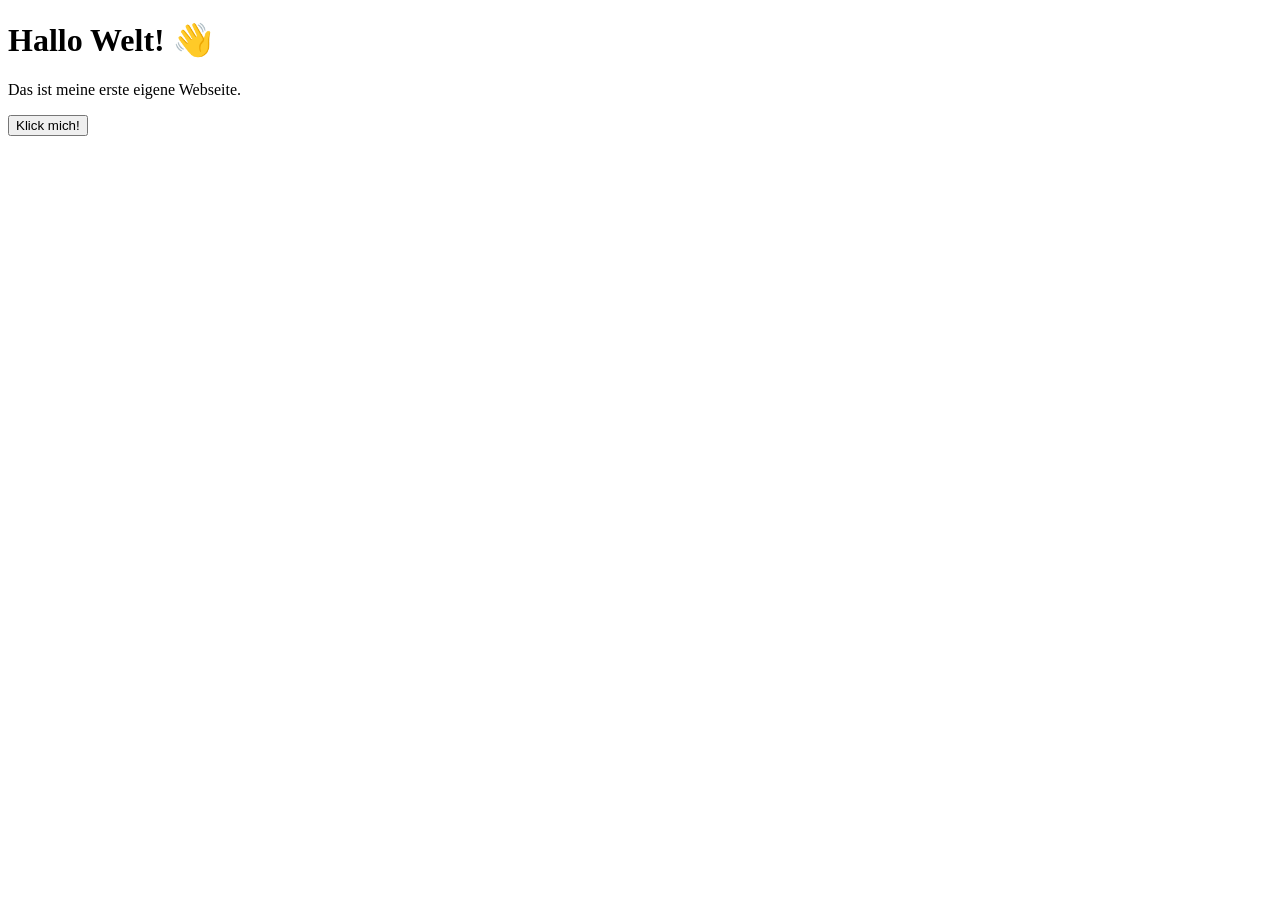
==== index.html @ e96e82e2 "Add initial HTML structure for the webpage" ====
<!DOCTYPE html>
<html lang="de">
<head>
    <meta charset="UTF-8">
    <meta name="viewport" content="width=device-width, initial-scale=1.0">
    <title>Meine erste Webseite</title>
</head>

<body>
    <h1>Hallo Welt! 👋</h1>

    <p>Das ist meine erste eigene Webseite.</p>

    <button onclick="alert('Du hast geklickt!')">
        Klick mich!
    </button>
</body>
</html>
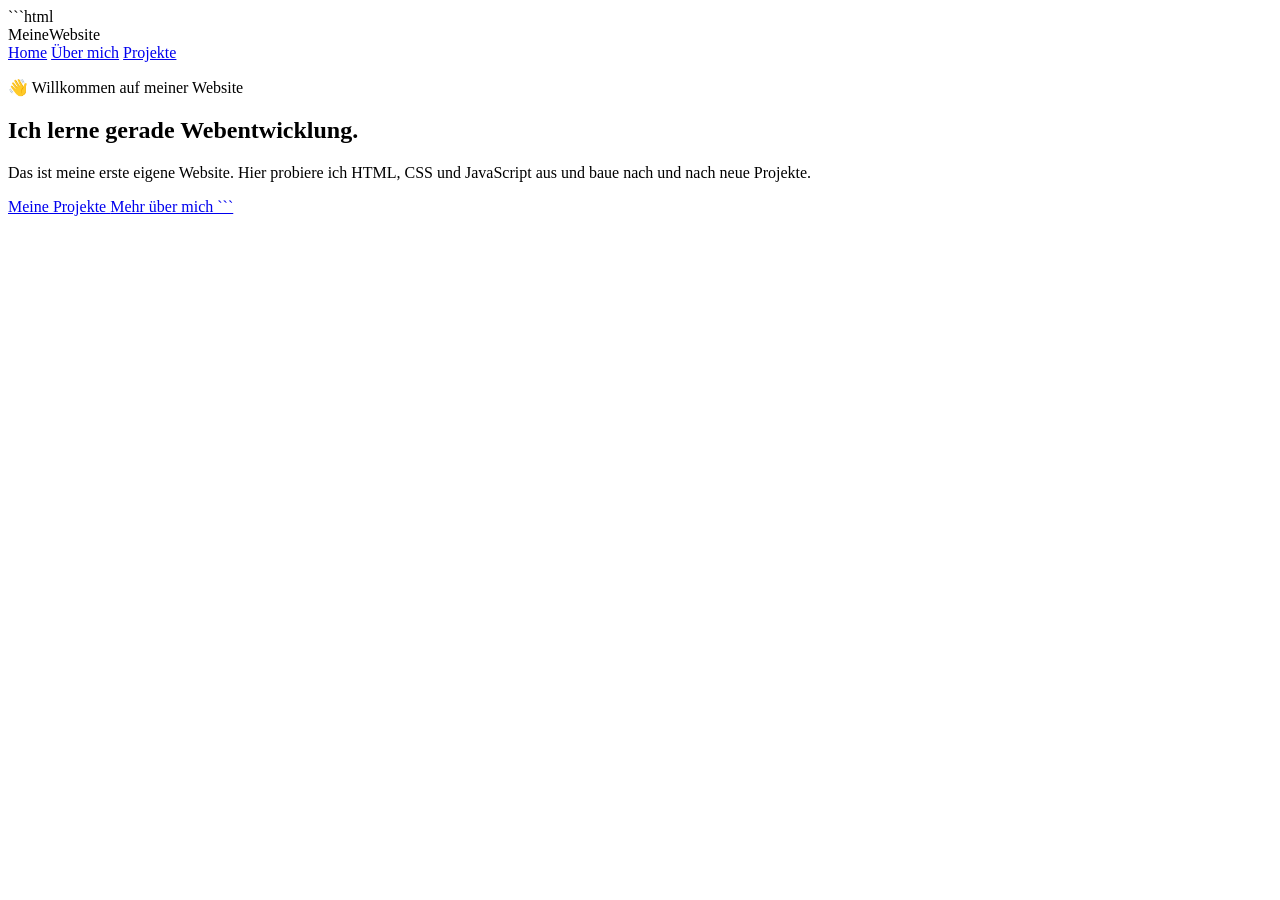
==== commit fa8b653d: "Modify title and enhance navigation structure Updated the title and added navigation links to the we" ====
--- a/index.html
+++ b/index.html
@@ -1,18 +1,53 @@
+```html
 <!DOCTYPE html>
 <html lang="de">
+
 <head>
     <meta charset="UTF-8">
     <meta name="viewport" content="width=device-width, initial-scale=1.0">
-    <title>Meine erste Webseite</title>
+
+    <title>Meine Website</title>
+
+    <link rel="stylesheet" href="style.css">
 </head>
 
 <body>
-    <h1>Hallo Welt! 👋</h1>
 
-    <p>Das ist meine erste eigene Webseite.</p>
+    <!-- Navigation -->
+    <nav>
+        <div class="logo">MeineWebsite</div>
 
-    <button onclick="alert('Du hast geklickt!')">
-        Klick mich!
-    </button>
-</body>
-</html>
+        <div class="nav-links">
+            <a href="#home">Home</a>
+            <a href="#ueber-mich">Über mich</a>
+            <a href="#projekte">Projekte</a>
+        </div>
+    </nav>
+
+
+    <!-- Startbereich -->
+    <section id="home" class="hero">
+
+        <div class="hero-text">
+
+            <p class="kleiner-text">👋 Willkommen auf meiner Website</p>
+
+            <h1>
+                Ich lerne gerade
+                <span>Webentwicklung.</span>
+            </h1>
+
+            <p class="beschreibung">
+                Das ist meine erste eigene Website.
+                Hier probiere ich HTML, CSS und JavaScript aus
+                und baue nach und nach neue Projekte.
+            </p>
+
+            <div class="buttons">
+                <a href="#projekte" class="button">
+                    Meine Projekte
+                </a>
+
+                <a href="#ueber-mich" class="button secondary">
+                    Mehr über mich
+```
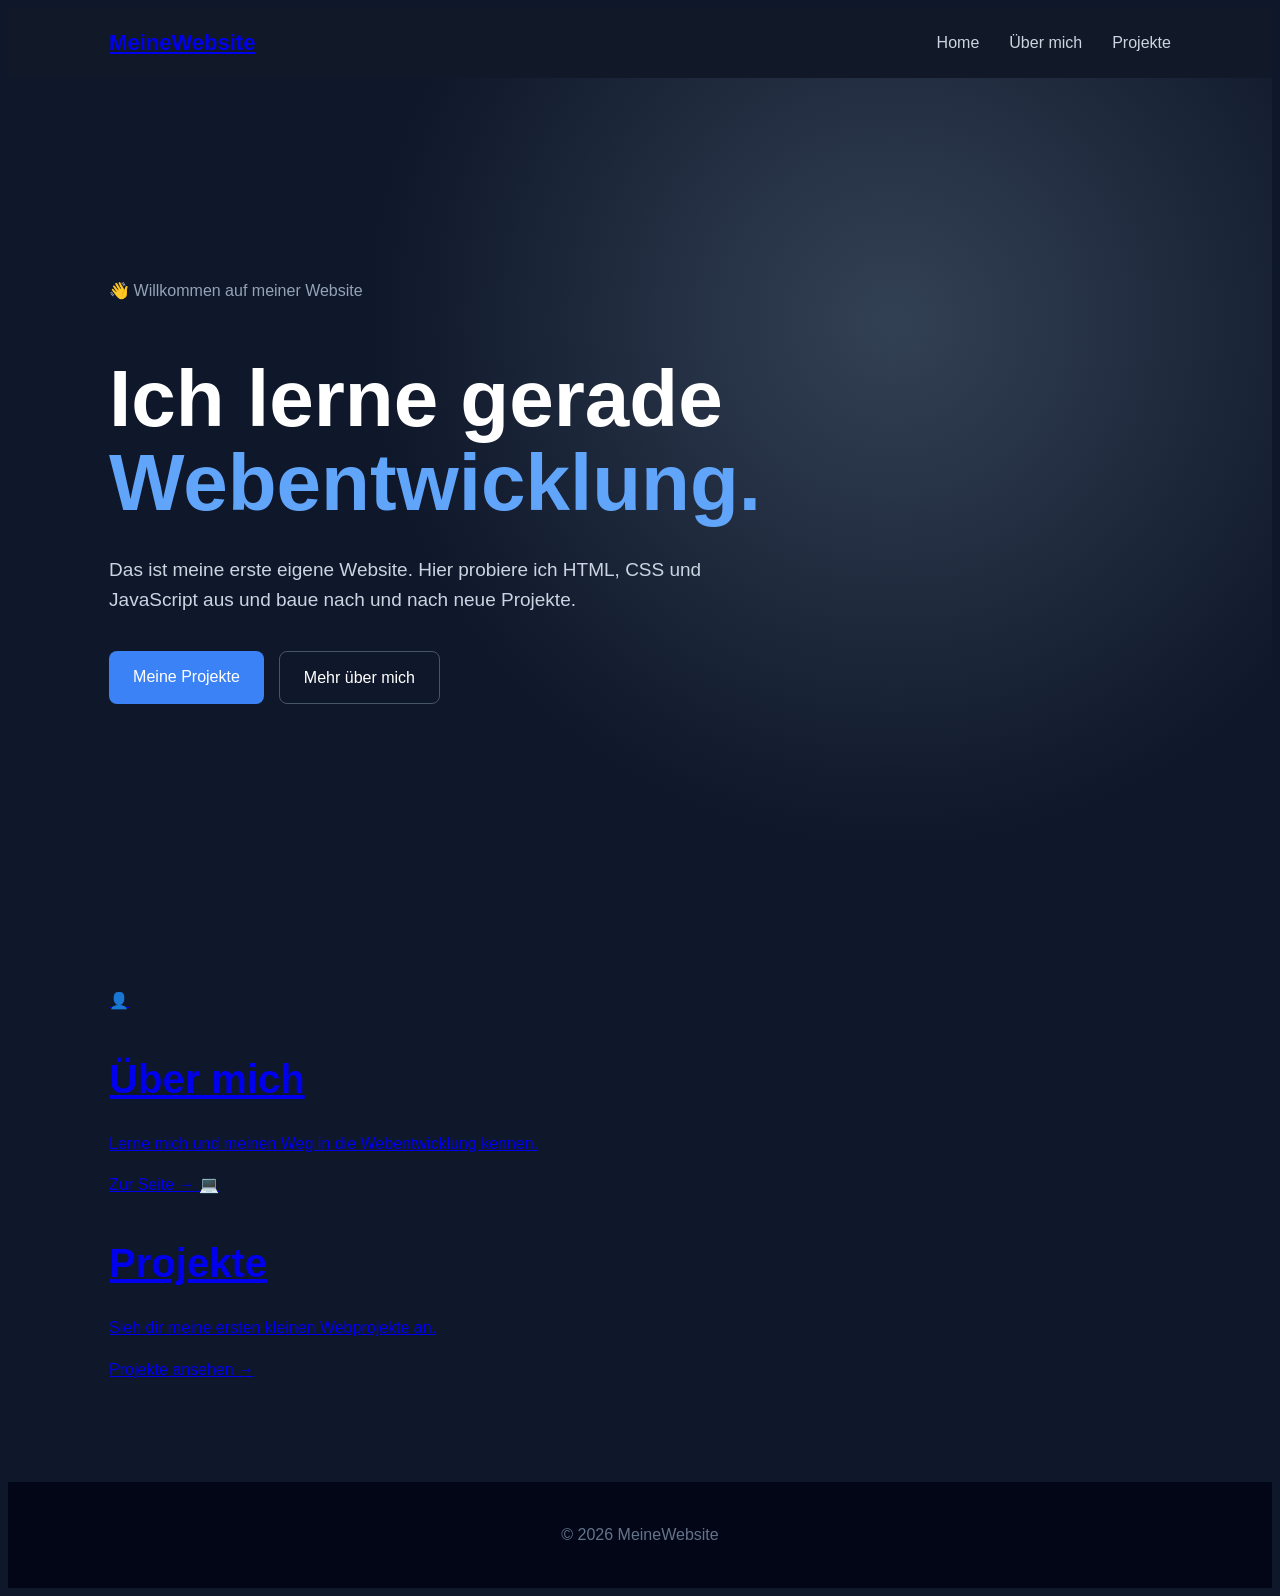
==== commit d44a238e: "Neue Navigation mit Unterseiten vorbereiten Updated the navigation structure and improved the main c" ====
--- a/index.html
+++ b/index.html
@@ -1,53 +1,45 @@
-```html
 <!DOCTYPE html>
 <html lang="de">
-
 <head>
-    <meta charset="UTF-8">
-    <meta name="viewport" content="width=device-width, initial-scale=1.0">
-
-    <title>Meine Website</title>
-
-    <link rel="stylesheet" href="style.css">
+  <meta charset="UTF-8">
+  <meta name="viewport" content="width=device-width, initial-scale=1.0">
+  <title>Meine Website | Startseite</title>
+  <link rel="stylesheet" href="style.css">
 </head>
-
 <body>
-
-    <!-- Navigation -->
-    <nav>
-        <div class="logo">MeineWebsite</div>
-
-        <div class="nav-links">
-            <a href="#home">Home</a>
-            <a href="#ueber-mich">Über mich</a>
-            <a href="#projekte">Projekte</a>
-        </div>
-    </nav>
-
-
-    <!-- Startbereich -->
-    <section id="home" class="hero">
-
-        <div class="hero-text">
-
-            <p class="kleiner-text">👋 Willkommen auf meiner Website</p>
-
-            <h1>
-                Ich lerne gerade
-                <span>Webentwicklung.</span>
-            </h1>
-
-            <p class="beschreibung">
-                Das ist meine erste eigene Website.
-                Hier probiere ich HTML, CSS und JavaScript aus
-                und baue nach und nach neue Projekte.
-            </p>
-
-            <div class="buttons">
-                <a href="#projekte" class="button">
-                    Meine Projekte
-                </a>
-
-                <a href="#ueber-mich" class="button secondary">
-                    Mehr über mich
-```
+  <nav>
+    <a class="logo" href="index.html">MeineWebsite</a>
+    <div class="nav-links">
+      <a class="active" href="index.html">Home</a>
+      <a href="ueber-mich.html">Über mich</a>
+      <a href="projekte.html">Projekte</a>
+    </div>
+  </nav>
+  <main class="hero">
+    <div class="hero-text">
+      <p class="kleiner-text">👋 Willkommen auf meiner Website</p>
+      <h1>Ich lerne gerade <span>Webentwicklung.</span></h1>
+      <p class="beschreibung">Das ist meine erste eigene Website. Hier probiere ich HTML, CSS und JavaScript aus und baue nach und nach neue Projekte.</p>
+      <div class="buttons">
+        <a href="projekte.html" class="button">Meine Projekte</a>
+        <a href="ueber-mich.html" class="button secondary">Mehr über mich</a>
+      </div>
+    </div>
+  </main>
+  <section class="section teaser-grid" aria-label="Mehr entdecken">
+    <a class="teaser-card" href="ueber-mich.html">
+      <span class="teaser-icon">👤</span>
+      <h2>Über mich</h2>
+      <p>Lerne mich und meinen Weg in die Webentwicklung kennen.</p>
+      <span class="card-link">Zur Seite →</span>
+    </a>
+    <a class="teaser-card" href="projekte.html">
+      <span class="teaser-icon">💻</span>
+      <h2>Projekte</h2>
+      <p>Sieh dir meine ersten kleinen Webprojekte an.</p>
+      <span class="card-link">Projekte ansehen →</span>
+    </a>
+  </section>
+  <footer>© 2026 MeineWebsite</footer>
+</body>
+</html>
--- a/style.css
+++ b/style.css
@@ -0,0 +1,296 @@
+```css
+/* Grundeinstellungen */
+
+* {
+    margin: 0;
+    padding: 0;
+    box-sizing: border-box;
+}
+
+html {
+    scroll-behavior: smooth;
+}
+
+body {
+    font-family: Arial, sans-serif;
+    background: #0f172a;
+    color: white;
+    line-height: 1.6;
+}
+
+
+/* Navigation */
+
+nav {
+    height: 70px;
+    display: flex;
+    justify-content: space-between;
+    align-items: center;
+
+    padding: 0 8%;
+
+    background: #111827;
+
+    position: sticky;
+    top: 0;
+    z-index: 100;
+}
+
+.logo {
+    font-size: 22px;
+    font-weight: bold;
+}
+
+.nav-links {
+    display: flex;
+    gap: 30px;
+}
+
+.nav-links a {
+    color: #cbd5e1;
+    text-decoration: none;
+    transition: 0.2s;
+}
+
+.nav-links a:hover {
+    color: white;
+}
+
+
+/* Hero */
+
+.hero {
+    min-height: 650px;
+
+    display: flex;
+    align-items: center;
+
+    padding: 80px 8%;
+
+    background:
+        radial-gradient(
+            circle at 70% 30%,
+            #334155,
+            #0f172a 50%
+        );
+}
+
+.hero-text {
+    max-width: 750px;
+}
+
+.kleiner-text {
+    color: #94a3b8;
+    margin-bottom: 20px;
+}
+
+h1 {
+    font-size: clamp(45px, 7vw, 80px);
+    line-height: 1.05;
+    margin-bottom: 30px;
+}
+
+h1 span {
+    color: #60a5fa;
+}
+
+.beschreibung {
+    color: #cbd5e1;
+    font-size: 19px;
+    max-width: 600px;
+}
+
+
+/* Buttons */
+
+.buttons {
+    display: flex;
+    gap: 15px;
+    margin-top: 35px;
+}
+
+.button {
+    display: inline-block;
+
+    padding: 13px 24px;
+
+    background: #3b82f6;
+    color: white;
+
+    text-decoration: none;
+
+    border-radius: 8px;
+
+    transition: 0.2s;
+}
+
+.button:hover {
+    transform: translateY(-3px);
+    background: #2563eb;
+}
+
+.button.secondary {
+    background: transparent;
+    border: 1px solid #475569;
+}
+
+.button.secondary:hover {
+    background: #1e293b;
+}
+
+
+/* Sections */
+
+.section {
+    padding: 100px 8%;
+    max-width: 1200px;
+    margin: auto;
+}
+
+.section h2 {
+    font-size: 40px;
+    margin-bottom: 20px;
+}
+
+
+/* Skills */
+
+.skills {
+    display: grid;
+
+    grid-template-columns:
+        repeat(auto-fit, minmax(220px, 1fr));
+
+    gap: 20px;
+
+    margin-top: 40px;
+}
+
+.skill {
+    background: #1e293b;
+
+    padding: 30px;
+
+    border-radius: 15px;
+
+    border: 1px solid #334155;
+
+    transition: 0.2s;
+}
+
+.skill:hover {
+    transform: translateY(-5px);
+}
+
+.skill h3 {
+    margin-bottom: 10px;
+}
+
+.skill p {
+    color: #94a3b8;
+}
+
+
+/* Projekte */
+
+.projects {
+    display: grid;
+
+    grid-template-columns:
+        repeat(auto-fit, minmax(250px, 1fr));
+
+    gap: 25px;
+
+    margin-top: 40px;
+}
+
+.project {
+    background: #1e293b;
+
+    padding: 30px;
+
+    border-radius: 15px;
+
+    border: 1px solid #334155;
+
+    transition: 0.2s;
+}
+
+.project:hover {
+    transform: translateY(-7px);
+    border-color: #60a5fa;
+}
+
+.project-icon {
+    font-size: 45px;
+    margin-bottom: 15px;
+}
+
+.project p {
+    color: #94a3b8;
+    margin: 10px 0 20px;
+}
+
+.project button {
+    border: none;
+
+    padding: 10px 18px;
+
+    border-radius: 7px;
+
+    background: #3b82f6;
+
+    color: white;
+
+    cursor: pointer;
+
+    font-size: 15px;
+}
+
+.project button:hover {
+    background: #2563eb;
+}
+
+
+/* Footer */
+
+footer {
+    text-align: center;
+
+    padding: 40px;
+
+    background: #020617;
+
+    color: #64748b;
+}
+
+
+/* Handy */
+
+@media (max-width: 600px) {
+
+    nav {
+        padding: 0 5%;
+    }
+
+    .nav-links {
+        gap: 12px;
+    }
+
+    .hero {
+        padding: 60px 5%;
+    }
+
+    .section {
+        padding: 70px 5%;
+    }
+
+    .buttons {
+        flex-direction: column;
+    }
+
+    .button {
+        text-align: center;
+    }
+}
+```
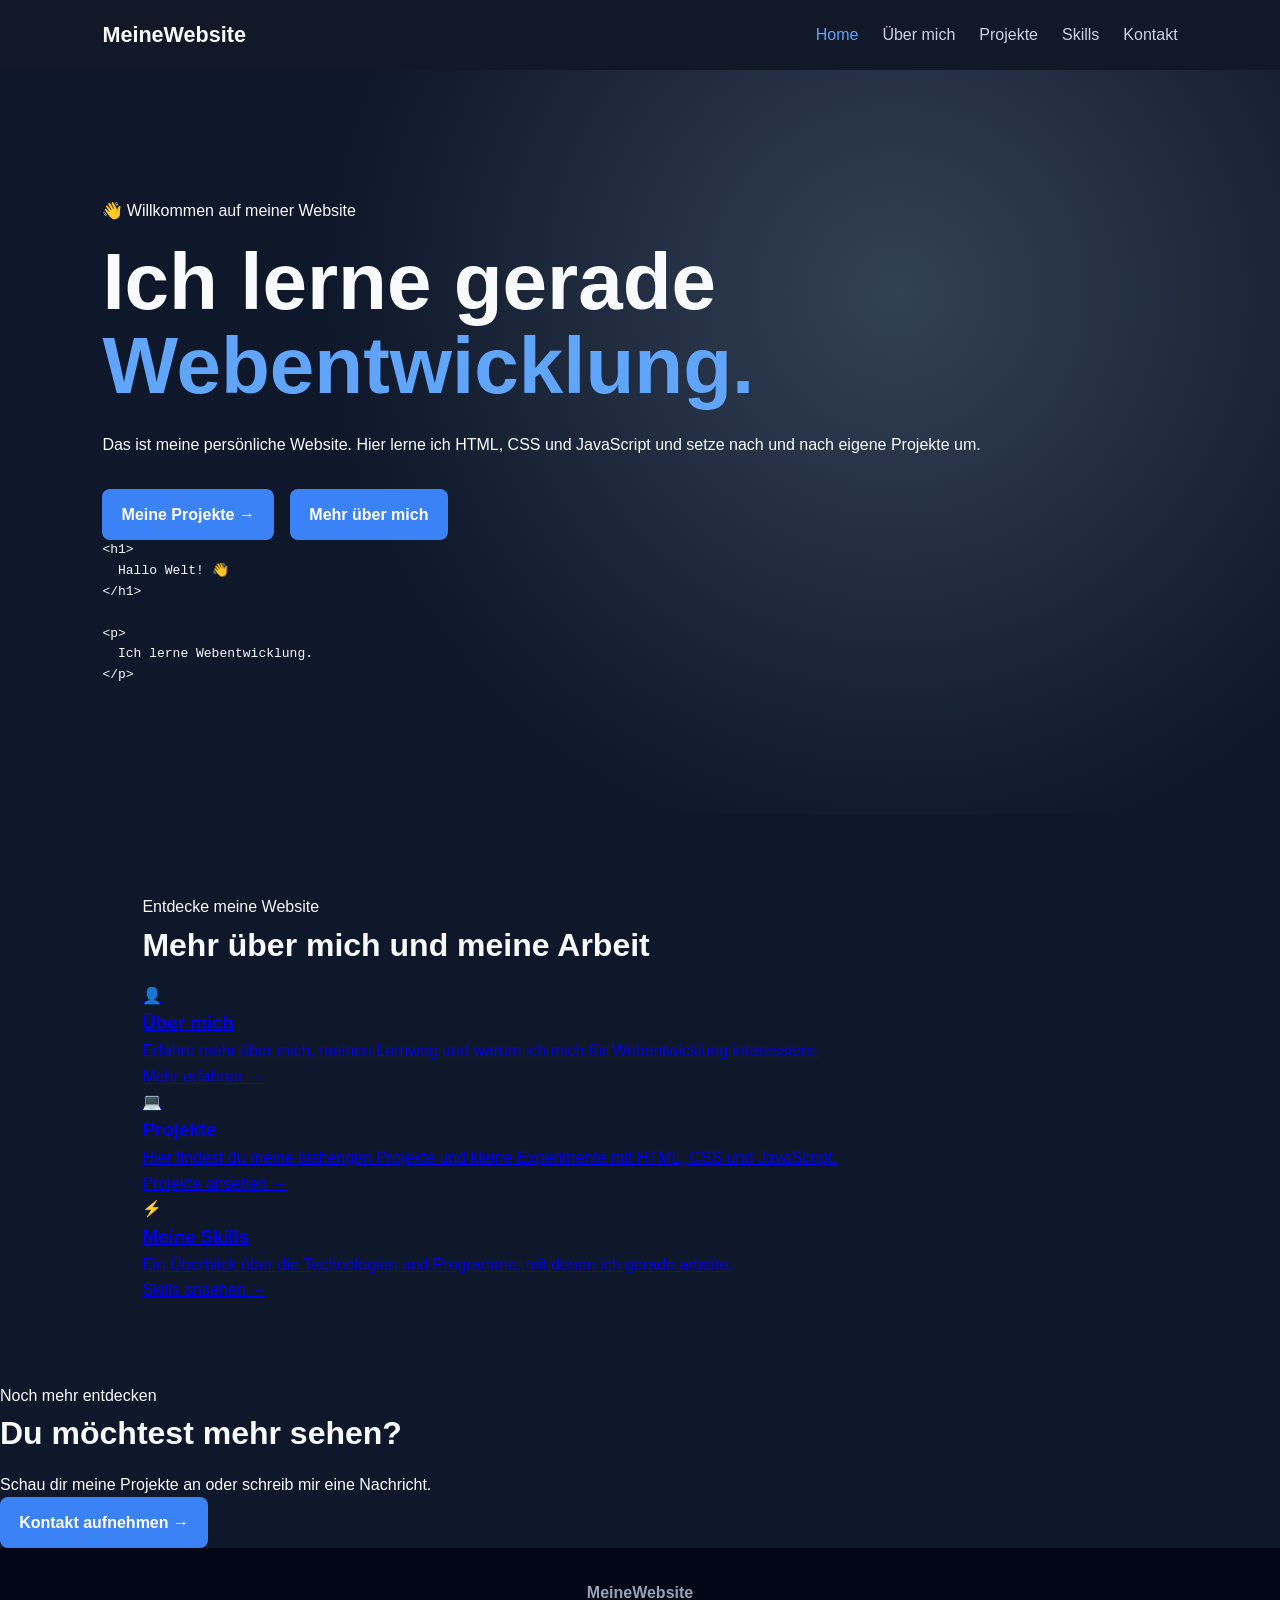
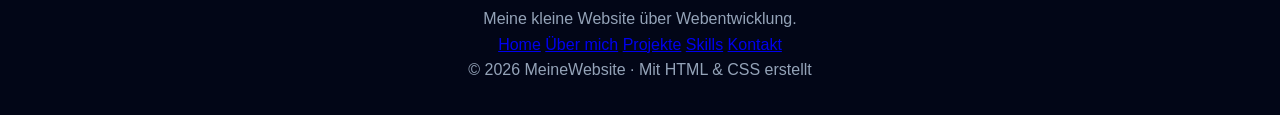
==== commit 7503efe8: "Refactor index.html for improved layout and content Updated the HTML structure and content for bette" ====
--- a/index.html
+++ b/index.html
@@ -1,45 +1,207 @@
 <!DOCTYPE html>
 <html lang="de">
+
 <head>
-  <meta charset="UTF-8">
-  <meta name="viewport" content="width=device-width, initial-scale=1.0">
-  <title>Meine Website | Startseite</title>
-  <link rel="stylesheet" href="style.css">
+    <meta charset="UTF-8">
+    <meta name="viewport" content="width=device-width, initial-scale=1.0">
+
+    <title>MeineWebsite | Home</title>
+
+    <link rel="stylesheet" href="style.css">
 </head>
+
 <body>
-  <nav>
-    <a class="logo" href="index.html">MeineWebsite</a>
-    <div class="nav-links">
-      <a class="active" href="index.html">Home</a>
-      <a href="ueber-mich.html">Über mich</a>
-      <a href="projekte.html">Projekte</a>
-    </div>
-  </nav>
-  <main class="hero">
-    <div class="hero-text">
-      <p class="kleiner-text">👋 Willkommen auf meiner Website</p>
-      <h1>Ich lerne gerade <span>Webentwicklung.</span></h1>
-      <p class="beschreibung">Das ist meine erste eigene Website. Hier probiere ich HTML, CSS und JavaScript aus und baue nach und nach neue Projekte.</p>
-      <div class="buttons">
-        <a href="projekte.html" class="button">Meine Projekte</a>
-        <a href="ueber-mich.html" class="button secondary">Mehr über mich</a>
-      </div>
-    </div>
-  </main>
-  <section class="section teaser-grid" aria-label="Mehr entdecken">
-    <a class="teaser-card" href="ueber-mich.html">
-      <span class="teaser-icon">👤</span>
-      <h2>Über mich</h2>
-      <p>Lerne mich und meinen Weg in die Webentwicklung kennen.</p>
-      <span class="card-link">Zur Seite →</span>
-    </a>
-    <a class="teaser-card" href="projekte.html">
-      <span class="teaser-icon">💻</span>
-      <h2>Projekte</h2>
-      <p>Sieh dir meine ersten kleinen Webprojekte an.</p>
-      <span class="card-link">Projekte ansehen →</span>
-    </a>
-  </section>
-  <footer>© 2026 MeineWebsite</footer>
+
+    <!-- Navigation -->
+    <nav class="navbar">
+        <a href="index.html" class="logo">
+            Meine<span>Website</span>
+        </a>
+
+        <div class="nav-links">
+            <a href="index.html" class="active">Home</a>
+            <a href="ueber-mich.html">Über mich</a>
+            <a href="projekte.html">Projekte</a>
+            <a href="skills.html">Skills</a>
+            <a href="kontakt.html">Kontakt</a>
+        </div>
+    </nav>
+
+
+    <!-- Hero -->
+    <main>
+
+        <section class="hero">
+
+            <div class="hero-content">
+
+                <p class="eyebrow">
+                    👋 Willkommen auf meiner Website
+                </p>
+
+                <h1>
+                    Ich lerne gerade
+                    <span>Webentwicklung.</span>
+                </h1>
+
+                <p class="hero-description">
+                    Das ist meine persönliche Website. Hier lerne ich
+                    HTML, CSS und JavaScript und setze nach und nach
+                    eigene Projekte um.
+                </p>
+
+                <div class="buttons">
+                    <a href="projekte.html" class="button">
+                        Meine Projekte →
+                    </a>
+
+                    <a href="ueber-mich.html" class="button button-outline">
+                        Mehr über mich
+                    </a>
+                </div>
+
+            </div>
+
+            <div class="hero-card">
+
+                <div class="code-window">
+
+                    <div class="window-header">
+                        <span></span>
+                        <span></span>
+                        <span></span>
+                    </div>
+
+                    <pre><code>&lt;h1&gt;
+  Hallo Welt! 👋
+&lt;/h1&gt;
+
+&lt;p&gt;
+  Ich lerne Webentwicklung.
+&lt;/p&gt;</code></pre>
+
+                </div>
+
+            </div>
+
+        </section>
+
+
+        <!-- Über mich / Projekte -->
+        <section class="section">
+
+            <div class="section-heading">
+                <p class="eyebrow">Entdecke meine Website</p>
+
+                <h2>
+                    Mehr über mich und meine Arbeit
+                </h2>
+            </div>
+
+
+            <div class="card-grid">
+
+                <a href="ueber-mich.html" class="info-card">
+
+                    <div class="card-icon">👤</div>
+
+                    <h3>Über mich</h3>
+
+                    <p>
+                        Erfahre mehr über mich, meinen Lernweg und
+                        warum ich mich für Webentwicklung interessiere.
+                    </p>
+
+                    <span>Mehr erfahren →</span>
+
+                </a>
+
+
+                <a href="projekte.html" class="info-card">
+
+                    <div class="card-icon">💻</div>
+
+                    <h3>Projekte</h3>
+
+                    <p>
+                        Hier findest du meine bisherigen Projekte
+                        und kleine Experimente mit HTML, CSS und JavaScript.
+                    </p>
+
+                    <span>Projekte ansehen →</span>
+
+                </a>
+
+
+                <a href="skills.html" class="info-card">
+
+                    <div class="card-icon">⚡</div>
+
+                    <h3>Meine Skills</h3>
+
+                    <p>
+                        Ein Überblick über die Technologien und
+                        Programme, mit denen ich gerade arbeite.
+                    </p>
+
+                    <span>Skills ansehen →</span>
+
+                </a>
+
+            </div>
+
+        </section>
+
+
+        <!-- Call to Action -->
+        <section class="cta">
+
+            <div>
+                <p class="eyebrow">Noch mehr entdecken</p>
+
+                <h2>
+                    Du möchtest mehr sehen?
+                </h2>
+
+                <p>
+                    Schau dir meine Projekte an oder schreib mir eine Nachricht.
+                </p>
+            </div>
+
+            <a href="kontakt.html" class="button">
+                Kontakt aufnehmen →
+            </a>
+
+        </section>
+
+    </main>
+
+
+    <!-- Footer -->
+    <footer>
+
+        <div class="footer-content">
+
+            <div>
+                <strong>MeineWebsite</strong>
+                <p>Meine kleine Website über Webentwicklung.</p>
+            </div>
+
+            <div class="footer-links">
+                <a href="index.html">Home</a>
+                <a href="ueber-mich.html">Über mich</a>
+                <a href="projekte.html">Projekte</a>
+                <a href="skills.html">Skills</a>
+                <a href="kontakt.html">Kontakt</a>
+            </div>
+
+        </div>
+
+        <p class="copyright">
+            © 2026 MeineWebsite · Mit HTML & CSS erstellt
+        </p>
+
+    </footer>
+
 </body>
 </html>
--- a/style.css
+++ b/style.css
@@ -1,296 +1,31 @@
-```css
-/* Grundeinstellungen */
-
-* {
-    margin: 0;
-    padding: 0;
-    box-sizing: border-box;
-}
-
-html {
-    scroll-behavior: smooth;
-}
-
-body {
-    font-family: Arial, sans-serif;
-    background: #0f172a;
-    color: white;
-    line-height: 1.6;
-}
-
-
-/* Navigation */
-
-nav {
-    height: 70px;
-    display: flex;
-    justify-content: space-between;
-    align-items: center;
-
-    padding: 0 8%;
-
-    background: #111827;
-
-    position: sticky;
-    top: 0;
-    z-index: 100;
-}
-
-.logo {
-    font-size: 22px;
-    font-weight: bold;
-}
-
-.nav-links {
-    display: flex;
-    gap: 30px;
-}
-
-.nav-links a {
-    color: #cbd5e1;
-    text-decoration: none;
-    transition: 0.2s;
-}
-
-.nav-links a:hover {
-    color: white;
-}
-
-
-/* Hero */
-
-.hero {
-    min-height: 650px;
-
-    display: flex;
-    align-items: center;
-
-    padding: 80px 8%;
-
-    background:
-        radial-gradient(
-            circle at 70% 30%,
-            #334155,
-            #0f172a 50%
-        );
-}
-
-.hero-text {
-    max-width: 750px;
-}
-
-.kleiner-text {
-    color: #94a3b8;
-    margin-bottom: 20px;
-}
-
-h1 {
-    font-size: clamp(45px, 7vw, 80px);
-    line-height: 1.05;
-    margin-bottom: 30px;
-}
-
-h1 span {
-    color: #60a5fa;
-}
-
-.beschreibung {
-    color: #cbd5e1;
-    font-size: 19px;
-    max-width: 600px;
-}
-
-
-/* Buttons */
-
-.buttons {
-    display: flex;
-    gap: 15px;
-    margin-top: 35px;
-}
-
-.button {
-    display: inline-block;
-
-    padding: 13px 24px;
-
-    background: #3b82f6;
-    color: white;
-
-    text-decoration: none;
-
-    border-radius: 8px;
-
-    transition: 0.2s;
-}
-
-.button:hover {
-    transform: translateY(-3px);
-    background: #2563eb;
-}
-
-.button.secondary {
-    background: transparent;
-    border: 1px solid #475569;
-}
-
-.button.secondary:hover {
-    background: #1e293b;
-}
-
-
-/* Sections */
-
-.section {
-    padding: 100px 8%;
-    max-width: 1200px;
-    margin: auto;
-}
-
-.section h2 {
-    font-size: 40px;
-    margin-bottom: 20px;
-}
-
-
-/* Skills */
-
-.skills {
-    display: grid;
-
-    grid-template-columns:
-        repeat(auto-fit, minmax(220px, 1fr));
-
-    gap: 20px;
-
-    margin-top: 40px;
-}
-
-.skill {
-    background: #1e293b;
-
-    padding: 30px;
-
-    border-radius: 15px;
-
-    border: 1px solid #334155;
-
-    transition: 0.2s;
-}
-
-.skill:hover {
-    transform: translateY(-5px);
-}
-
-.skill h3 {
-    margin-bottom: 10px;
-}
-
-.skill p {
-    color: #94a3b8;
-}
-
-
-/* Projekte */
-
-.projects {
-    display: grid;
-
-    grid-template-columns:
-        repeat(auto-fit, minmax(250px, 1fr));
-
-    gap: 25px;
-
-    margin-top: 40px;
-}
-
-.project {
-    background: #1e293b;
-
-    padding: 30px;
-
-    border-radius: 15px;
-
-    border: 1px solid #334155;
-
-    transition: 0.2s;
-}
-
-.project:hover {
-    transform: translateY(-7px);
-    border-color: #60a5fa;
-}
-
-.project-icon {
-    font-size: 45px;
-    margin-bottom: 15px;
-}
-
-.project p {
-    color: #94a3b8;
-    margin: 10px 0 20px;
-}
-
-.project button {
-    border: none;
-
-    padding: 10px 18px;
-
-    border-radius: 7px;
-
-    background: #3b82f6;
-
-    color: white;
-
-    cursor: pointer;
-
-    font-size: 15px;
-}
-
-.project button:hover {
-    background: #2563eb;
-}
-
-
-/* Footer */
-
-footer {
-    text-align: center;
-
-    padding: 40px;
-
-    background: #020617;
-
-    color: #64748b;
-}
-
-
-/* Handy */
-
-@media (max-width: 600px) {
-
-    nav {
-        padding: 0 5%;
-    }
-
-    .nav-links {
-        gap: 12px;
-    }
-
-    .hero {
-        padding: 60px 5%;
-    }
-
-    .section {
-        padding: 70px 5%;
-    }
-
-    .buttons {
-        flex-direction: column;
-    }
-
-    .button {
-        text-align: center;
-    }
-}
-```
+:root { --bg: #0f172a; --surface: #1e293b; --text: #f8fafc; --muted: #cbd5e1; --accent: #60a5fa; }
+* { box-sizing: border-box; margin: 0; }
+body { font-family: Arial, sans-serif; background: var(--bg); color: var(--text); line-height: 1.6; }
+nav { min-height: 70px; display: flex; justify-content: space-between; align-items: center; padding: 0 8%; background: #111827; position: sticky; top: 0; z-index: 10; }
+.logo, .nav-links a { color: var(--text); text-decoration: none; }
+.logo { font-size: 1.35rem; font-weight: 700; }
+.nav-links { display: flex; gap: 1.5rem; }
+.nav-links a { color: var(--muted); }
+.nav-links a:hover, .nav-links .active { color: var(--accent); }
+.hero, .page-header { padding: 8rem 8%; background: radial-gradient(circle at 70% 30%, #334155, var(--bg) 55%); }
+.hero { min-height: 620px; display: grid; place-items: center start; }
+.hero-text { max-width: 760px; }
+.kleiner-text, .page-header p, .beschreibung, .teaser-card p, .project-card p, .content-card p { color: var(--muted); }
+h1 { font-size: clamp(3rem, 7vw, 5rem); line-height: 1.05; margin: 1rem 0 1.5rem; }
+h1 span { color: var(--accent); }
+.beschreibung { font-size: 1.15rem; max-width: 620px; }
+.buttons { display: flex; flex-wrap: wrap; gap: 1rem; margin-top: 2rem; }
+.button, .card-link { display: inline-block; border-radius: .5rem; padding: .8rem 1.2rem; text-decoration: none; font-weight: 700; }
+.button { background: #3b82f6; color: white; }
+.button:hover { background: #2563eb; transform: translateY(-2px); }
+.button.secondary { background: transparent; border: 1px solid #64748b; }
+.section { max-width: 1200px; margin: auto; padding: 5rem 8%; }
+.teaser-grid, .projects-grid, .content-grid { display: grid; grid-template-columns: repeat(auto-fit, minmax(250px, 1fr)); gap: 1.5rem; }
+.teaser-card, .project-card, .content-card { display: block; background: var(--surface); border: 1px solid #334155; border-radius: 1rem; padding: 2rem; color: inherit; text-decoration: none; transition: transform .2s, border-color .2s; }
+.teaser-card:hover, .project-card:hover { transform: translateY(-5px); border-color: var(--accent); }
+.teaser-icon { display: block; font-size: 2.5rem; margin-bottom: 1rem; }
+h2 { font-size: 2rem; margin-bottom: .75rem; }
+.card-link { color: white; background: #2563eb; margin-top: 1.25rem; }
+.project-card .card-link { border: 0; cursor: pointer; }
+footer { text-align: center; padding: 2rem; background: #020617; color: #94a3b8; }
+@media (max-width: 600px) { nav { padding: 1rem 5%; flex-direction: column; gap: .75rem; } .nav-links { gap: 1rem; } .hero, .page-header { padding: 5rem 5%; } .section { padding: 3.5rem 5%; } }
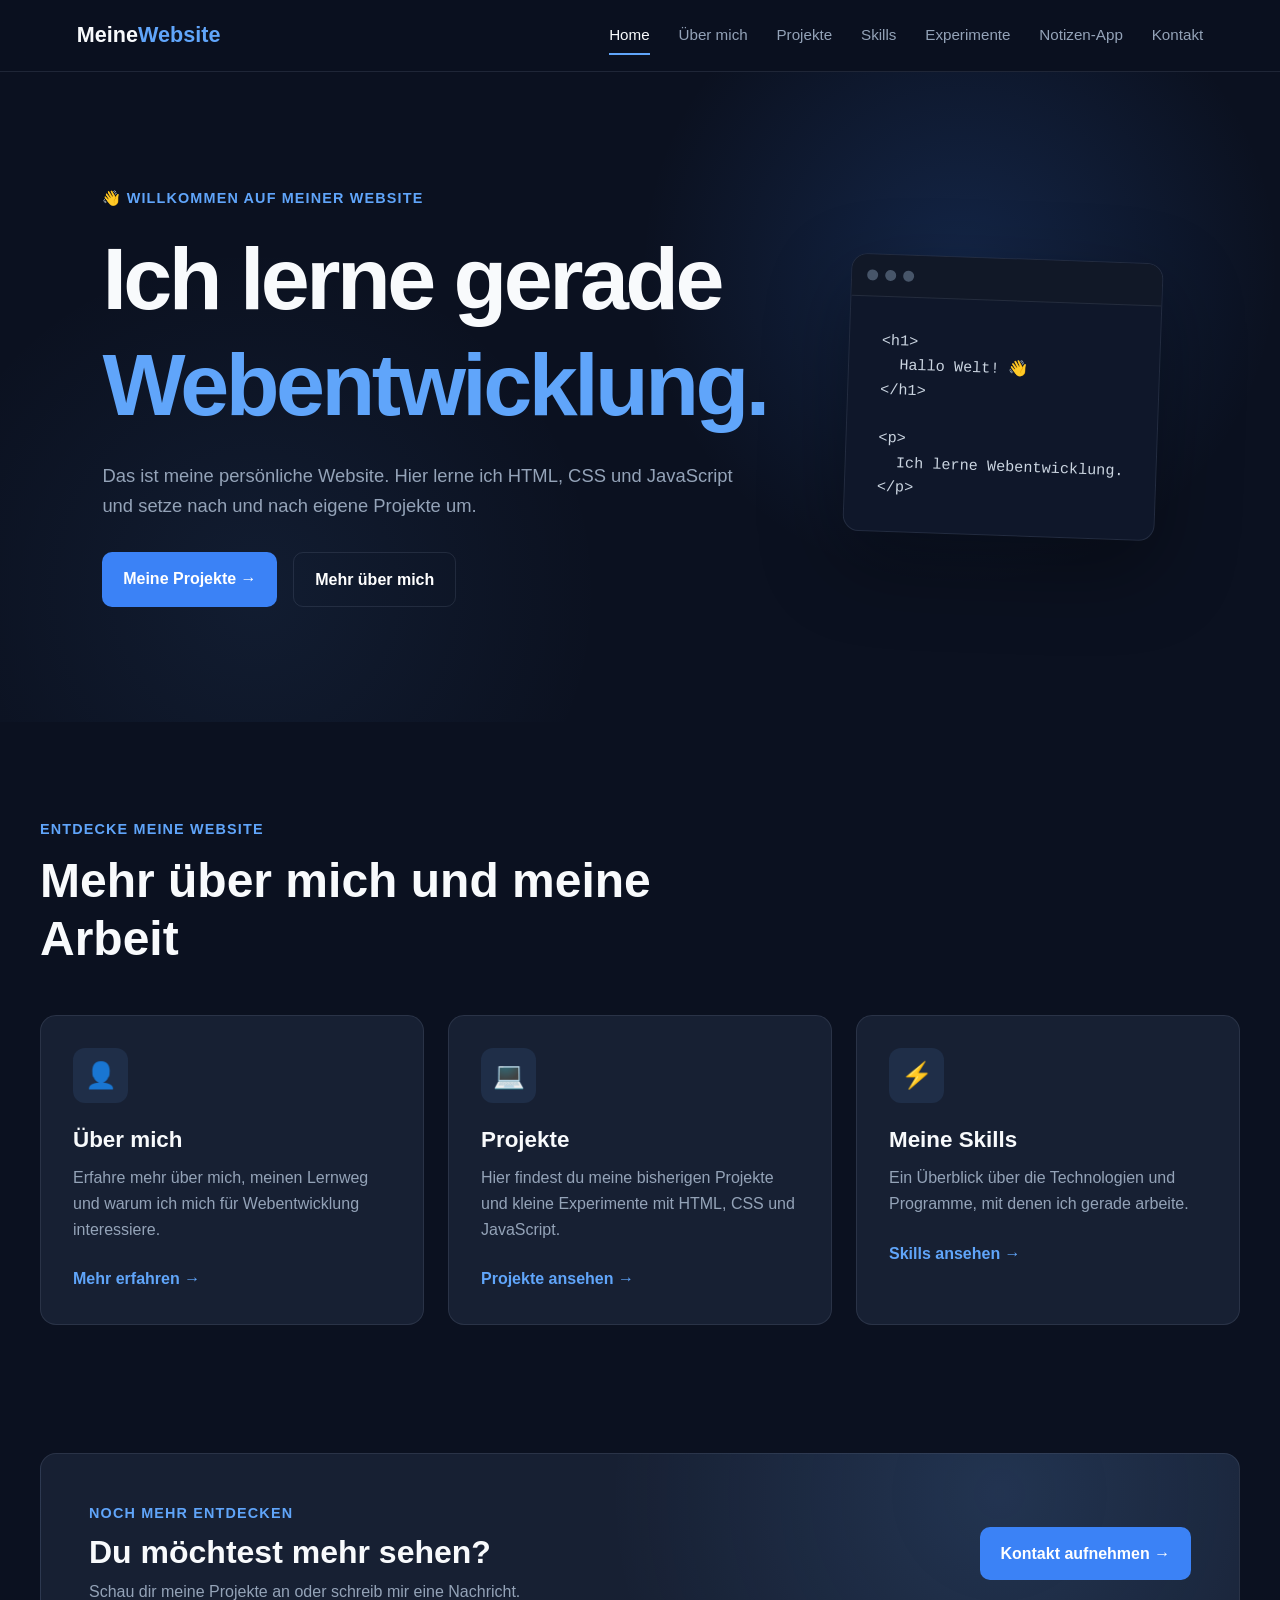
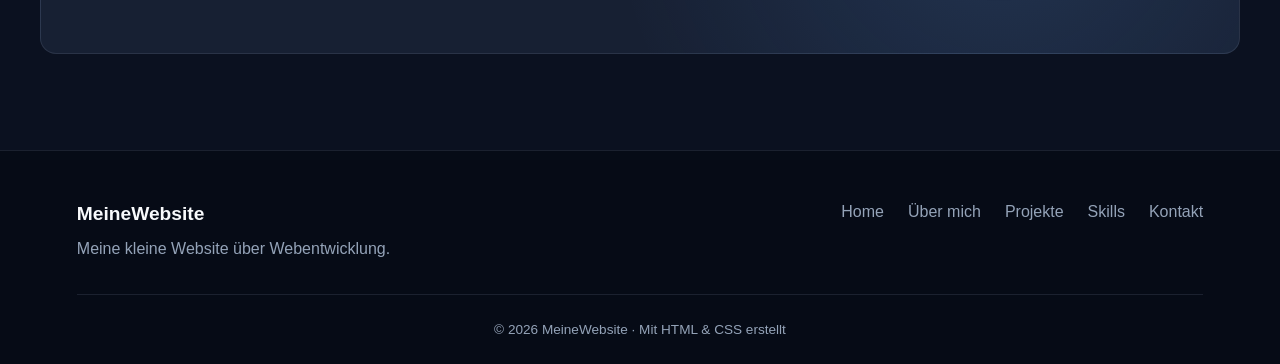
==== commit 72c8577b: "Refactor index.html for improved readability" ====
--- a/index.html
+++ b/index.html
@@ -1,15 +1,11 @@
 <!DOCTYPE html>
 <html lang="de">
-
 <head>
     <meta charset="UTF-8">
     <meta name="viewport" content="width=device-width, initial-scale=1.0">
-
     <title>MeineWebsite | Home</title>
-
     <link rel="stylesheet" href="style.css">
 </head>
-
 <body>
 
     <!-- Navigation -->
@@ -17,61 +13,38 @@
         <a href="index.html" class="logo">
             Meine<span>Website</span>
         </a>
-
         <div class="nav-links">
             <a href="index.html" class="active">Home</a>
             <a href="ueber-mich.html">Über mich</a>
             <a href="projekte.html">Projekte</a>
             <a href="skills.html">Skills</a>
+            <a href="experimente.html">Experimente</a>
+            <a href="notizen-login.html">Notizen-App</a>
             <a href="kontakt.html">Kontakt</a>
         </div>
     </nav>
 
-
     <!-- Hero -->
     <main>
-
         <section class="hero">
-
             <div class="hero-content">
-
-                <p class="eyebrow">
-                    👋 Willkommen auf meiner Website
+                <p class="eyebrow">👋 Willkommen auf meiner Website</p>
+                <h1>Ich lerne gerade <span>Webentwicklung.</span></h1>
+                <p class="hero-description">
+                    Das ist meine persönliche Website. Hier lerne ich HTML, CSS und JavaScript und setze nach und nach eigene Projekte um.
                 </p>
-
-                <h1>
-                    Ich lerne gerade
-                    <span>Webentwicklung.</span>
-                </h1>
-
-                <p class="hero-description">
-                    Das ist meine persönliche Website. Hier lerne ich
-                    HTML, CSS und JavaScript und setze nach und nach
-                    eigene Projekte um.
-                </p>
-
                 <div class="buttons">
-                    <a href="projekte.html" class="button">
-                        Meine Projekte →
-                    </a>
-
-                    <a href="ueber-mich.html" class="button button-outline">
-                        Mehr über mich
-                    </a>
+                    <a href="projekte.html" class="button">Meine Projekte →</a>
+                    <a href="ueber-mich.html" class="button button-outline">Mehr über mich</a>
                 </div>
-
             </div>
-
             <div class="hero-card">
-
                 <div class="code-window">
-
                     <div class="window-header">
                         <span></span>
                         <span></span>
                         <span></span>
                     </div>
-
                     <pre><code>&lt;h1&gt;
   Hallo Welt! 👋
 &lt;/h1&gt;
@@ -79,114 +52,56 @@
 &lt;p&gt;
   Ich lerne Webentwicklung.
 &lt;/p&gt;</code></pre>
-
                 </div>
-
             </div>
-
         </section>
-
 
         <!-- Über mich / Projekte -->
         <section class="section">
-
             <div class="section-heading">
                 <p class="eyebrow">Entdecke meine Website</p>
-
-                <h2>
-                    Mehr über mich und meine Arbeit
-                </h2>
+                <h2>Mehr über mich und meine Arbeit</h2>
             </div>
-
-
             <div class="card-grid">
-
                 <a href="ueber-mich.html" class="info-card">
-
                     <div class="card-icon">👤</div>
-
                     <h3>Über mich</h3>
-
-                    <p>
-                        Erfahre mehr über mich, meinen Lernweg und
-                        warum ich mich für Webentwicklung interessiere.
-                    </p>
-
+                    <p>Erfahre mehr über mich, meinen Lernweg und warum ich mich für Webentwicklung interessiere.</p>
                     <span>Mehr erfahren →</span>
-
                 </a>
-
-
                 <a href="projekte.html" class="info-card">
-
                     <div class="card-icon">💻</div>
-
                     <h3>Projekte</h3>
-
-                    <p>
-                        Hier findest du meine bisherigen Projekte
-                        und kleine Experimente mit HTML, CSS und JavaScript.
-                    </p>
-
+                    <p>Hier findest du meine bisherigen Projekte und kleine Experimente mit HTML, CSS und JavaScript.</p>
                     <span>Projekte ansehen →</span>
-
                 </a>
-
-
                 <a href="skills.html" class="info-card">
-
                     <div class="card-icon">⚡</div>
-
                     <h3>Meine Skills</h3>
-
-                    <p>
-                        Ein Überblick über die Technologien und
-                        Programme, mit denen ich gerade arbeite.
-                    </p>
-
+                    <p>Ein Überblick über die Technologien und Programme, mit denen ich gerade arbeite.</p>
                     <span>Skills ansehen →</span>
-
                 </a>
-
             </div>
-
         </section>
-
 
         <!-- Call to Action -->
         <section class="cta">
-
             <div>
                 <p class="eyebrow">Noch mehr entdecken</p>
-
-                <h2>
-                    Du möchtest mehr sehen?
-                </h2>
-
-                <p>
-                    Schau dir meine Projekte an oder schreib mir eine Nachricht.
-                </p>
+                <h2>Du möchtest mehr sehen?</h2>
+                <p>Schau dir meine Projekte an oder schreib mir eine Nachricht.</p>
             </div>
-
-            <a href="kontakt.html" class="button">
-                Kontakt aufnehmen →
-            </a>
-
+            <a href="kontakt.html" class="button">Kontakt aufnehmen →</a>
         </section>
-
     </main>
-
 
     <!-- Footer -->
     <footer>
-
         <div class="footer-content">
-
             <div>
                 <strong>MeineWebsite</strong>
                 <p>Meine kleine Website über Webentwicklung.</p>
             </div>
-
             <div class="footer-links">
                 <a href="index.html">Home</a>
                 <a href="ueber-mich.html">Über mich</a>
@@ -194,13 +109,8 @@
                 <a href="skills.html">Skills</a>
                 <a href="kontakt.html">Kontakt</a>
             </div>
-
         </div>
-
-        <p class="copyright">
-            © 2026 MeineWebsite · Mit HTML & CSS erstellt
-        </p>
-
+        <p class="copyright">© 2026 MeineWebsite · Mit HTML & CSS erstellt</p>
     </footer>
 
 </body>
--- a/style.css
+++ b/style.css
@@ -1,31 +1,639 @@
-:root { --bg: #0f172a; --surface: #1e293b; --text: #f8fafc; --muted: #cbd5e1; --accent: #60a5fa; }
-* { box-sizing: border-box; margin: 0; }
-body { font-family: Arial, sans-serif; background: var(--bg); color: var(--text); line-height: 1.6; }
-nav { min-height: 70px; display: flex; justify-content: space-between; align-items: center; padding: 0 8%; background: #111827; position: sticky; top: 0; z-index: 10; }
-.logo, .nav-links a { color: var(--text); text-decoration: none; }
-.logo { font-size: 1.35rem; font-weight: 700; }
-.nav-links { display: flex; gap: 1.5rem; }
-.nav-links a { color: var(--muted); }
-.nav-links a:hover, .nav-links .active { color: var(--accent); }
-.hero, .page-header { padding: 8rem 8%; background: radial-gradient(circle at 70% 30%, #334155, var(--bg) 55%); }
-.hero { min-height: 620px; display: grid; place-items: center start; }
-.hero-text { max-width: 760px; }
-.kleiner-text, .page-header p, .beschreibung, .teaser-card p, .project-card p, .content-card p { color: var(--muted); }
-h1 { font-size: clamp(3rem, 7vw, 5rem); line-height: 1.05; margin: 1rem 0 1.5rem; }
-h1 span { color: var(--accent); }
-.beschreibung { font-size: 1.15rem; max-width: 620px; }
-.buttons { display: flex; flex-wrap: wrap; gap: 1rem; margin-top: 2rem; }
-.button, .card-link { display: inline-block; border-radius: .5rem; padding: .8rem 1.2rem; text-decoration: none; font-weight: 700; }
-.button { background: #3b82f6; color: white; }
-.button:hover { background: #2563eb; transform: translateY(-2px); }
-.button.secondary { background: transparent; border: 1px solid #64748b; }
-.section { max-width: 1200px; margin: auto; padding: 5rem 8%; }
-.teaser-grid, .projects-grid, .content-grid { display: grid; grid-template-columns: repeat(auto-fit, minmax(250px, 1fr)); gap: 1.5rem; }
-.teaser-card, .project-card, .content-card { display: block; background: var(--surface); border: 1px solid #334155; border-radius: 1rem; padding: 2rem; color: inherit; text-decoration: none; transition: transform .2s, border-color .2s; }
-.teaser-card:hover, .project-card:hover { transform: translateY(-5px); border-color: var(--accent); }
-.teaser-icon { display: block; font-size: 2.5rem; margin-bottom: 1rem; }
-h2 { font-size: 2rem; margin-bottom: .75rem; }
-.card-link { color: white; background: #2563eb; margin-top: 1.25rem; }
-.project-card .card-link { border: 0; cursor: pointer; }
-footer { text-align: center; padding: 2rem; background: #020617; color: #94a3b8; }
-@media (max-width: 600px) { nav { padding: 1rem 5%; flex-direction: column; gap: .75rem; } .nav-links { gap: 1rem; } .hero, .page-header { padding: 5rem 5%; } .section { padding: 3.5rem 5%; } }
+/* =========================================================
+   GRUNDLAGEN
+   ========================================================= */
+
+:root {
+    --bg: #0b1120;
+    --bg-light: #111827;
+    --surface: #172033;
+    --surface-hover: #1d2940;
+
+    --text: #f8fafc;
+    --muted: #94a3b8;
+
+    --accent: #60a5fa;
+    --accent-dark: #3b82f6;
+
+    --border: rgba(148, 163, 184, 0.15);
+
+    --radius: 16px;
+    --max-width: 1200px;
+}
+
+
+* {
+    box-sizing: border-box;
+    margin: 0;
+    padding: 0;
+}
+
+
+html {
+    scroll-behavior: smooth;
+}
+
+
+body {
+    font-family: Arial, Helvetica, sans-serif;
+
+    background: var(--bg);
+    color: var(--text);
+
+    line-height: 1.6;
+}
+
+
+/* =========================================================
+   ALLGEMEINE ELEMENTE
+   ========================================================= */
+
+a {
+    color: inherit;
+}
+
+
+h1,
+h2,
+h3 {
+    line-height: 1.2;
+}
+
+
+p {
+    color: var(--muted);
+}
+
+
+.container {
+    width: min(100% - 40px, var(--max-width));
+    margin: 0 auto;
+}
+
+
+.eyebrow {
+    color: var(--accent);
+
+    font-size: 0.9rem;
+    font-weight: 700;
+
+    letter-spacing: 0.08em;
+    text-transform: uppercase;
+}
+
+
+/* =========================================================
+   NAVIGATION
+   ========================================================= */
+
+.navbar {
+    position: sticky;
+    top: 0;
+    z-index: 100;
+
+    min-height: 72px;
+
+    display: flex;
+    align-items: center;
+    justify-content: space-between;
+
+    padding: 0 6%;
+
+    background: rgba(11, 17, 32, 0.85);
+
+    border-bottom: 1px solid var(--border);
+
+    backdrop-filter: blur(12px);
+}
+
+
+.logo {
+    color: var(--text);
+    text-decoration: none;
+
+    font-size: 1.35rem;
+    font-weight: 800;
+}
+
+
+.logo span {
+    color: var(--accent);
+}
+
+
+.nav-links {
+    display: flex;
+    gap: 1.8rem;
+}
+
+
+.nav-links a {
+    position: relative;
+
+    color: var(--muted);
+    text-decoration: none;
+
+    font-size: 0.95rem;
+
+    transition: color 0.2s ease;
+}
+
+
+.nav-links a::after {
+    content: "";
+
+    position: absolute;
+    left: 0;
+    bottom: -7px;
+
+    width: 0;
+    height: 2px;
+
+    background: var(--accent);
+
+    transition: width 0.2s ease;
+}
+
+
+.nav-links a:hover,
+.nav-links a.active {
+    color: var(--text);
+}
+
+
+.nav-links a:hover::after,
+.nav-links a.active::after {
+    width: 100%;
+}
+
+
+/* =========================================================
+   HERO
+   ========================================================= */
+
+.hero {
+    min-height: 650px;
+
+    display: grid;
+    grid-template-columns: 1.2fr 0.8fr;
+    align-items: center;
+    gap: 5rem;
+
+    padding: 7rem 8%;
+
+    background:
+        radial-gradient(
+            circle at 75% 30%,
+            rgba(59, 130, 246, 0.18),
+            transparent 30%
+        ),
+        radial-gradient(
+            circle at 20% 80%,
+            rgba(96, 165, 250, 0.08),
+            transparent 30%
+        );
+}
+
+
+.hero-content {
+    max-width: 760px;
+}
+
+
+.hero h1 {
+    margin: 1rem 0 1.5rem;
+
+    font-size: clamp(3rem, 7vw, 5.5rem);
+
+    letter-spacing: -0.04em;
+}
+
+
+.hero h1 span {
+    color: var(--accent);
+}
+
+
+.hero-description {
+    max-width: 650px;
+
+    font-size: 1.15rem;
+}
+
+
+/* =========================================================
+   BUTTONS
+   ========================================================= */
+
+.buttons {
+    display: flex;
+    flex-wrap: wrap;
+    gap: 1rem;
+
+    margin-top: 2rem;
+}
+
+
+.button {
+    display: inline-block;
+
+    padding: 0.85rem 1.3rem;
+
+    border-radius: 10px;
+
+    background: var(--accent-dark);
+    color: white;
+
+    text-decoration: none;
+
+    font-weight: 700;
+
+    transition:
+        transform 0.2s ease,
+        background 0.2s ease,
+        box-shadow 0.2s ease;
+}
+
+
+.button:hover {
+    background: #2563eb;
+
+    transform: translateY(-3px);
+
+    box-shadow: 0 10px 30px rgba(37, 99, 235, 0.25);
+}
+
+
+.button-outline {
+    background: transparent;
+
+    border: 1px solid var(--border);
+}
+
+
+.button-outline:hover {
+    background: var(--surface);
+}
+
+
+/* =========================================================
+   CODE-FENSTER
+   ========================================================= */
+
+.hero-card {
+    display: flex;
+    justify-content: center;
+}
+
+
+.code-window {
+    width: 100%;
+    max-width: 440px;
+
+    overflow: hidden;
+
+    border: 1px solid var(--border);
+    border-radius: var(--radius);
+
+    background: #0f172a;
+
+    box-shadow: 0 30px 80px rgba(0, 0, 0, 0.35);
+
+    transform: rotate(2deg);
+
+    transition: transform 0.3s ease;
+}
+
+
+.code-window:hover {
+    transform: rotate(0deg) translateY(-5px);
+}
+
+
+.window-header {
+    display: flex;
+    gap: 7px;
+
+    padding: 15px;
+
+    border-bottom: 1px solid var(--border);
+
+    background: #111827;
+}
+
+
+.window-header span {
+    width: 11px;
+    height: 11px;
+
+    border-radius: 50%;
+
+    background: #475569;
+}
+
+
+.code-window pre {
+    padding: 2rem;
+
+    overflow-x: auto;
+}
+
+
+.code-window code {
+    font-family: "Courier New", monospace;
+
+    color: #cbd5e1;
+
+    font-size: 0.95rem;
+}
+
+
+/* =========================================================
+   SECTIONS
+   ========================================================= */
+
+.section {
+    width: min(100% - 40px, var(--max-width));
+
+    margin: 0 auto;
+
+    padding: 6rem 0;
+}
+
+
+.section-heading {
+    max-width: 700px;
+
+    margin-bottom: 3rem;
+}
+
+
+.section-heading h2 {
+    margin-top: 0.7rem;
+
+    font-size: clamp(2rem, 5vw, 3rem);
+}
+
+
+/* =========================================================
+   KARTEN
+   ========================================================= */
+
+.card-grid {
+    display: grid;
+
+    grid-template-columns: repeat(3, 1fr);
+
+    gap: 1.5rem;
+}
+
+
+.info-card {
+    display: block;
+
+    padding: 2rem;
+
+    border: 1px solid var(--border);
+    border-radius: var(--radius);
+
+    background: var(--surface);
+
+    text-decoration: none;
+
+    transition:
+        transform 0.25s ease,
+        border-color 0.25s ease,
+        background 0.25s ease;
+}
+
+
+.info-card:hover {
+    transform: translateY(-7px);
+
+    border-color: rgba(96, 165, 250, 0.5);
+
+    background: var(--surface-hover);
+}
+
+
+.card-icon {
+    width: 55px;
+    height: 55px;
+
+    display: grid;
+    place-items: center;
+
+    margin-bottom: 1.5rem;
+
+    border-radius: 12px;
+
+    background: rgba(96, 165, 250, 0.1);
+
+    font-size: 1.6rem;
+}
+
+
+.info-card h3 {
+    margin-bottom: 0.7rem;
+
+    font-size: 1.4rem;
+}
+
+
+.info-card p {
+    margin-bottom: 1.5rem;
+}
+
+
+.info-card span {
+    color: var(--accent);
+
+    font-weight: 700;
+}
+
+
+/* =========================================================
+   CALL TO ACTION
+   ========================================================= */
+
+.cta {
+    width: min(100% - 40px, var(--max-width));
+
+    display: flex;
+    align-items: center;
+    justify-content: space-between;
+    gap: 2rem;
+
+    margin: 2rem auto 6rem;
+
+    padding: 3rem;
+
+    border: 1px solid var(--border);
+    border-radius: var(--radius);
+
+    background:
+        radial-gradient(
+            circle at 80% 20%,
+            rgba(96, 165, 250, 0.15),
+            transparent 40%
+        ),
+        var(--surface);
+}
+
+
+.cta h2 {
+    margin: 0.5rem 0;
+
+    font-size: 2rem;
+}
+
+
+/* =========================================================
+   FOOTER
+   ========================================================= */
+
+footer {
+    padding: 3rem 6% 1.5rem;
+
+    background: #060b16;
+
+    border-top: 1px solid var(--border);
+}
+
+
+.footer-content {
+    width: min(100%, var(--max-width));
+
+    display: flex;
+    justify-content: space-between;
+    gap: 3rem;
+
+    margin: 0 auto 2rem;
+}
+
+
+.footer-content strong {
+    font-size: 1.2rem;
+}
+
+
+.footer-content p {
+    margin-top: 0.4rem;
+}
+
+
+.footer-links {
+    display: flex;
+    flex-wrap: wrap;
+    gap: 1.5rem;
+}
+
+
+.footer-links a {
+    color: var(--muted);
+
+    text-decoration: none;
+}
+
+
+.footer-links a:hover {
+    color: var(--accent);
+}
+
+
+.copyright {
+    width: min(100%, var(--max-width));
+
+    margin: auto;
+    padding-top: 1.5rem;
+
+    border-top: 1px solid var(--border);
+
+    text-align: center;
+
+    font-size: 0.85rem;
+}
+
+
+/* =========================================================
+   MOBILE
+   ========================================================= */
+
+@media (max-width: 850px) {
+
+    .navbar {
+        padding: 1rem 5%;
+
+        flex-direction: column;
+        gap: 1rem;
+    }
+
+
+    .nav-links {
+        gap: 1rem;
+
+        flex-wrap: wrap;
+        justify-content: center;
+    }
+
+
+    .hero {
+        grid-template-columns: 1fr;
+
+        padding: 5rem 5%;
+
+        text-align: center;
+    }
+
+
+    .hero-description {
+        margin: auto;
+    }
+
+
+    .buttons {
+        justify-content: center;
+    }
+
+
+    .hero-card {
+        display: none;
+    }
+
+
+    .card-grid {
+        grid-template-columns: 1fr;
+    }
+
+
+    .cta {
+        flex-direction: column;
+
+        align-items: flex-start;
+
+        margin-bottom: 4rem;
+    }
+
+
+    .footer-content {
+        flex-direction: column;
+    }
+}
+
+
+@media (max-width: 500px) {
+
+    .hero h1 {
+        font-size: 3rem;
+    }
+
+
+    .section {
+        padding: 4rem 0;
+    }
+
+
+    .cta {
+        padding: 2rem;
+    }
+
+}
